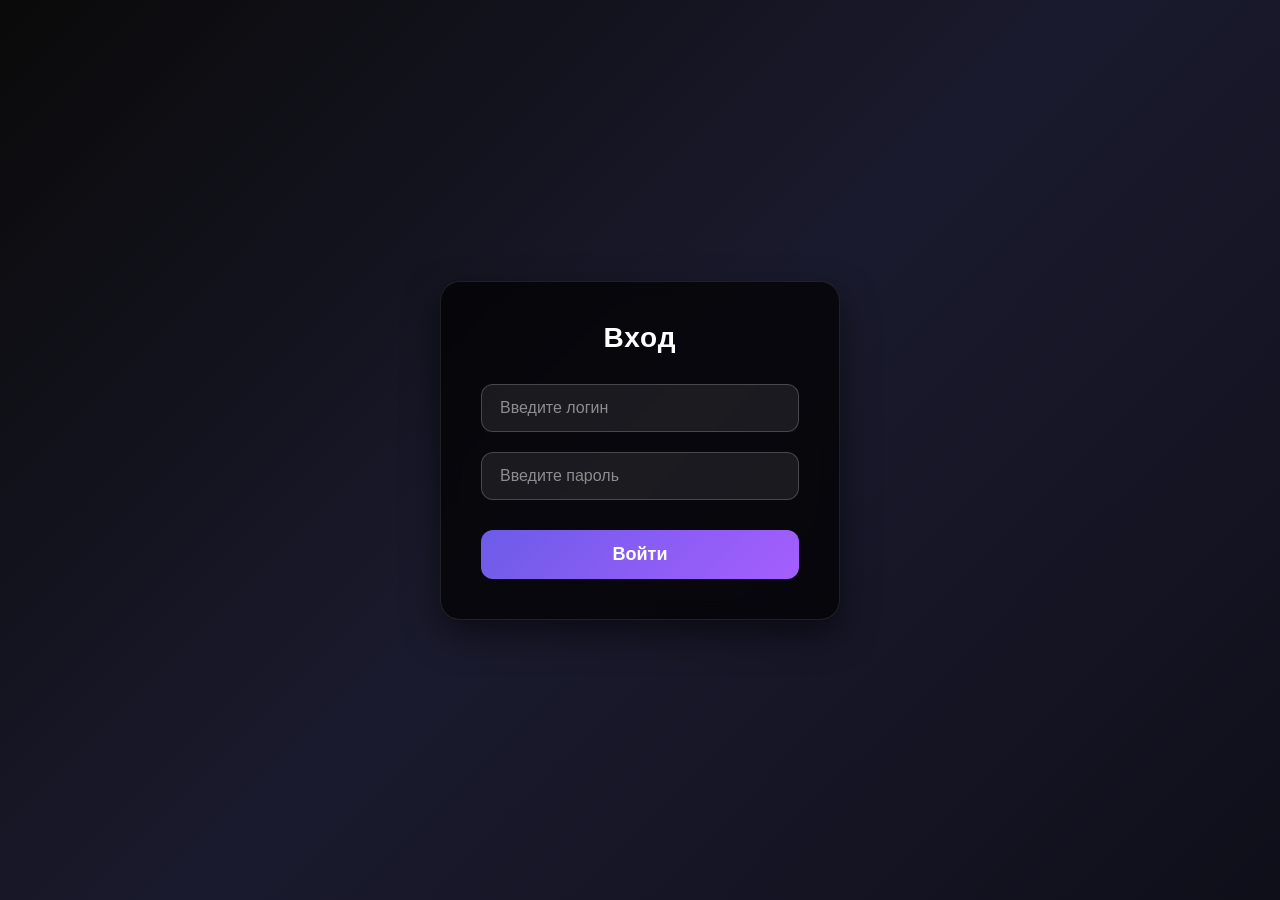
==== web/templates/login.html @ c98a8e22 "login" ====
<!DOCTYPE html>
<html lang="en">
<head>
    <meta charset="UTF-8">
    <meta name="viewport" content="width=device-width, initial-scale=1.0">
    <title>Document</title>

    <style>
        * {
            box-sizing: border-box;
            margin: 0;
            padding: 0;
        }

        body {
            height: 100vh;
            display: flex;
            background: linear-gradient(135deg, #0a0a0a 0%, #1a1a2e 50%, #0f0f1a 100%);
            font-family: 'Segoe UI', Tahoma, Geneva, Verdana, sans-serif;
            min-height: 100vh;
            justify-content: center;
            align-items: center;
        }

        .card {
            background: rgba(0, 0, 0, 0.7);
            backdrop-filter: blur(10px);
            padding: 40px;
            border-radius: 20px;
            width: 100%;
            max-width: 400px;
            box-shadow: 0 15px 35px rgba(0, 0, 0, 0.5);
            border: 1px solid rgba(255, 255, 255, 0.1);
        }

        .title {
            text-align: center;
            font-size: 28px;
            font-weight: bold;
            margin-bottom: 30px;
            color: #ffffff;
            letter-spacing: 1px;
        }

        .field {
            margin-bottom: 20px;
        }

        .field input {
            width: 100%;
            padding: 14px 18px;
            background: rgba(255, 255, 255, 0.08);
            border: 1px solid rgba(255, 255, 255, 0.2);
            border-radius: 12px;
            color: #fff;
            font-size: 16px;
            transition: all 0.3s;
            outline: none;
        }

        .field input:focus {
            border-color: #6c5ce7;
            background: rgba(255, 255, 255, 0.12);
            box-shadow: 0 0 12px rgba(108, 92, 231, 0.3);
        }

        .field input::placeholder {
            color: rgba(255, 255, 255, 0.5);
        }

        .sumbit-btn {
            width: 100%;
            padding: 14px;
            background: linear-gradient(135deg, #6c5ce7, #a55eff);
            border: none;
            border-radius: 12px;
            color: white;
            font-size: 18px;
            font-weight: bold;
            cursor: pointer;
            transition: all 0.3s;
            margin-top: 10px;
        }

        .sumbit-btn:hover {
            transform: translateY(-2px);
            box-shadow: 0 8px 20px rgba(108, 92, 231, 0.4);
        }
    </style>
</head>
<body>
    <form action="/login" method="post" class="card">
        <div class="title">Вход</div>

        <label for="Логин или Email"></label>
        <div class="field">
            <input type="text" name="login" placeholder="Введите логин">
        </div>

        <label for="password"></label>
        <div class="field">
            <input type="password" name="password" placeholder="Введите пароль">
        </div>

        <button type="submit" class="sumbit-btn">Войти</button>
    </form>
</body>
</html>
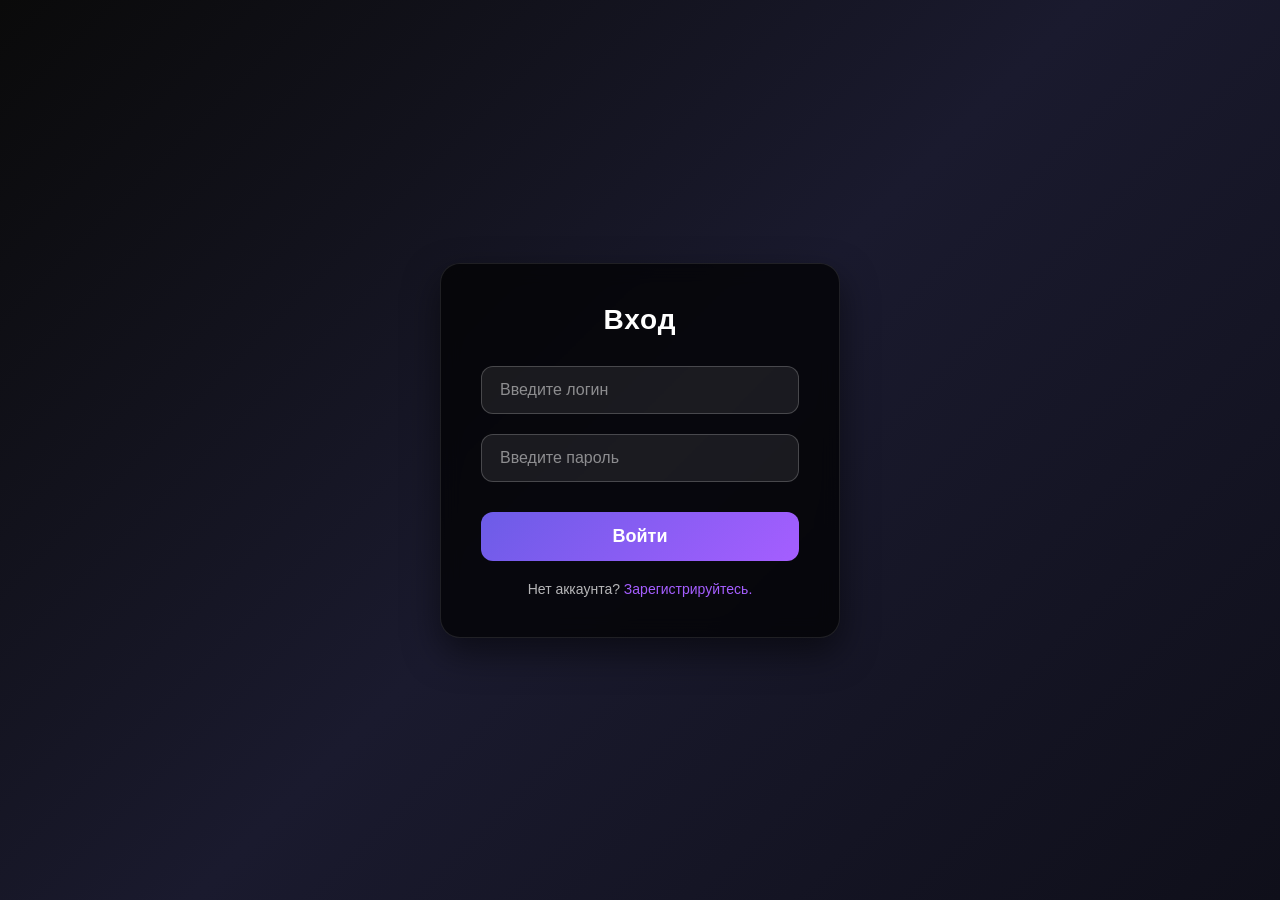
==== commit f3c00f25: "Merge pull request #1 from Erdxd/web Web" ====
--- a/web/templates/login.html
+++ b/web/templates/login.html
@@ -86,6 +86,24 @@
             transform: translateY(-2px);
             box-shadow: 0 8px 20px rgba(108, 92, 231, 0.4);
         }
+
+        p {
+            text-align: center;
+            margin-top: 20px;
+            color: rgba(255, 255, 255, 0.7);
+            font-size: 14px;
+        }
+
+        a {
+            color: #a55eff;
+            text-decoration: none;
+            transition: color 0.2s;
+        }
+
+        a:hover {
+            color: #6c5ce7;
+            text-decoration: underline;
+        }
     </style>
 </head>
 <body>
@@ -103,6 +121,7 @@
         </div>
 
         <button type="submit" class="sumbit-btn">Войти</button>
+        <p>Нет аккаунта? <a href="register.html">Зарегистрируйтесь.</a></p>
     </form>
 </body>
 </html>
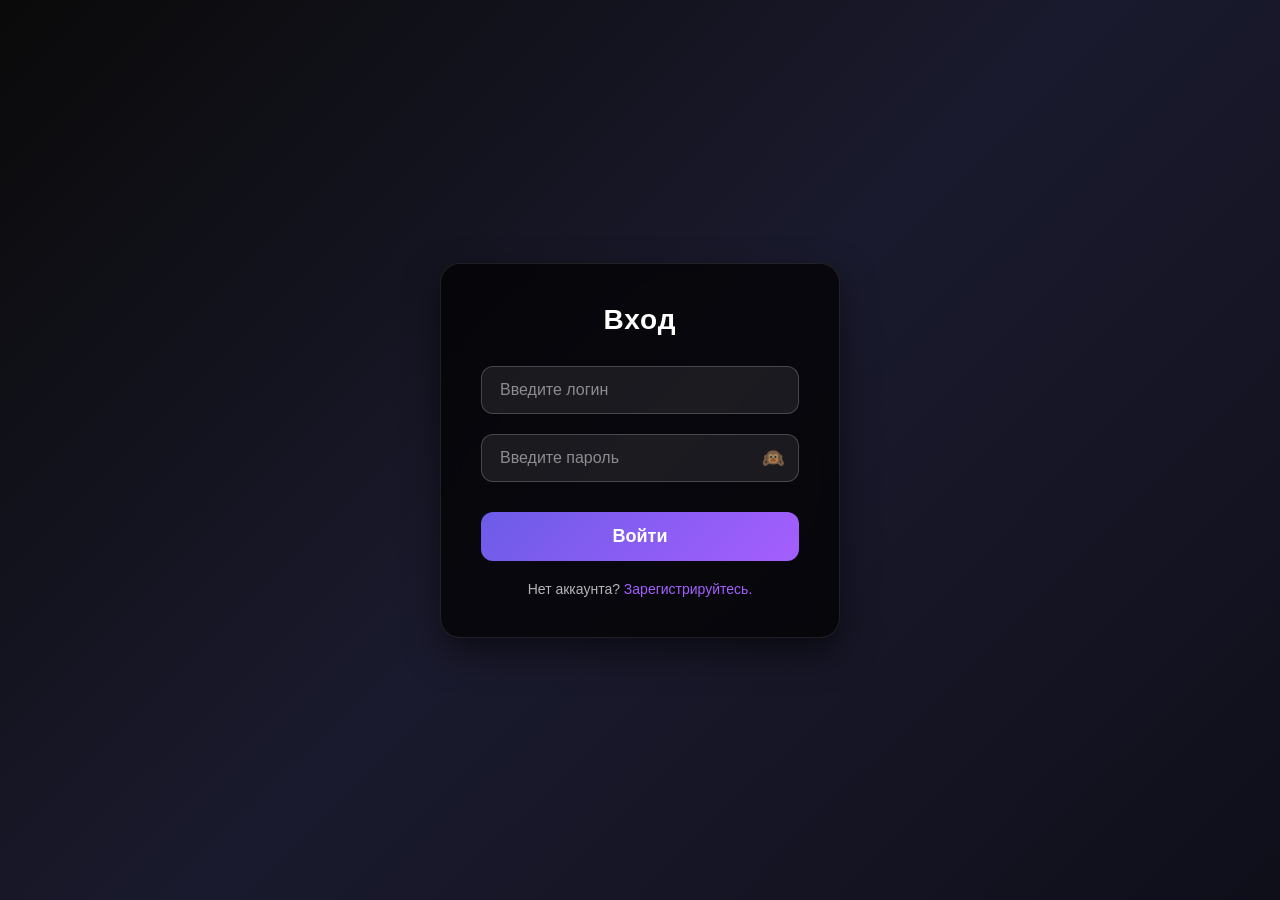
==== commit a2be5dc3: "add button password" ====
--- a/web/templates/login.html
+++ b/web/templates/login.html
@@ -1,10 +1,9 @@
 <!DOCTYPE html>
-<html lang="en">
+<html lang="ru">
 <head>
     <meta charset="UTF-8">
     <meta name="viewport" content="width=device-width, initial-scale=1.0">
-    <title>Document</title>
-
+    <title>Вход</title>
     <style>
         * {
             box-sizing: border-box;
@@ -17,7 +16,6 @@
             display: flex;
             background: linear-gradient(135deg, #0a0a0a 0%, #1a1a2e 50%, #0f0f1a 100%);
             font-family: 'Segoe UI', Tahoma, Geneva, Verdana, sans-serif;
-            min-height: 100vh;
             justify-content: center;
             align-items: center;
         }
@@ -44,11 +42,12 @@
 
         .field {
             margin-bottom: 20px;
+            position: relative; /* Важно для позиционирования кнопки внутри */
         }
 
         .field input {
             width: 100%;
-            padding: 14px 18px;
+            padding: 14px 45px 14px 18px; /* Место справа для кнопки */
             background: rgba(255, 255, 255, 0.08);
             border: 1px solid rgba(255, 255, 255, 0.2);
             border-radius: 12px;
@@ -68,7 +67,7 @@
             color: rgba(255, 255, 255, 0.5);
         }
 
-        .sumbit-btn {
+        .submit-btn {
             width: 100%;
             padding: 14px;
             background: linear-gradient(135deg, #6c5ce7, #a55eff);
@@ -82,7 +81,7 @@
             margin-top: 10px;
         }
 
-        .sumbit-btn:hover {
+        .submit-btn:hover {
             transform: translateY(-2px);
             box-shadow: 0 8px 20px rgba(108, 92, 231, 0.4);
         }
@@ -104,24 +103,57 @@
             color: #6c5ce7;
             text-decoration: underline;
         }
+
+        /* Кнопка показа пароля внутри поля */
+        .toggle-password {
+            position: absolute;
+            right: 15px;
+            top: 50%;
+            transform: translateY(-50%);
+            background: none;
+            border: none;
+            color: rgba(255, 255, 255, 0.6);
+            cursor: pointer;
+            font-size: 18px;
+            transition: color 0.2s;
+        }
+
+        .toggle-password:hover {
+            color: #6c5ce7;
+        }
     </style>
 </head>
 <body>
     <form action="/login" method="post" class="card">
         <div class="title">Вход</div>
 
-        <label for="Логин или Email"></label>
         <div class="field">
             <input type="text" name="login" placeholder="Введите логин">
         </div>
 
-        <label for="password"></label>
         <div class="field">
-            <input type="password" name="password" placeholder="Введите пароль">
+            <input type="password" name="password" id="password" placeholder="Введите пароль">
+            <button type="button" class="toggle-password" data-target="password">🙉</button>
         </div>
 
-        <button type="submit" class="sumbit-btn">Войти</button>
+        <button type="submit" class="submit-btn">Войти</button>
         <p>Нет аккаунта? <a href="register.html">Зарегистрируйтесь.</a></p>
     </form>
+
+    <script>
+        document.querySelectorAll('.toggle-password').forEach(btn => {
+            btn.addEventListener('click', function() {
+                const targetId = this.getAttribute('data-target');
+                const input = document.getElementById(targetId);
+                if (input.type === 'password') {
+                    input.type = 'text';
+                    this.textContent = '🙈';
+                } else {
+                    input.type = 'password';
+                    this.textContent = '🙉';
+                }
+            });
+        });
+    </script>
 </body>
 </html>
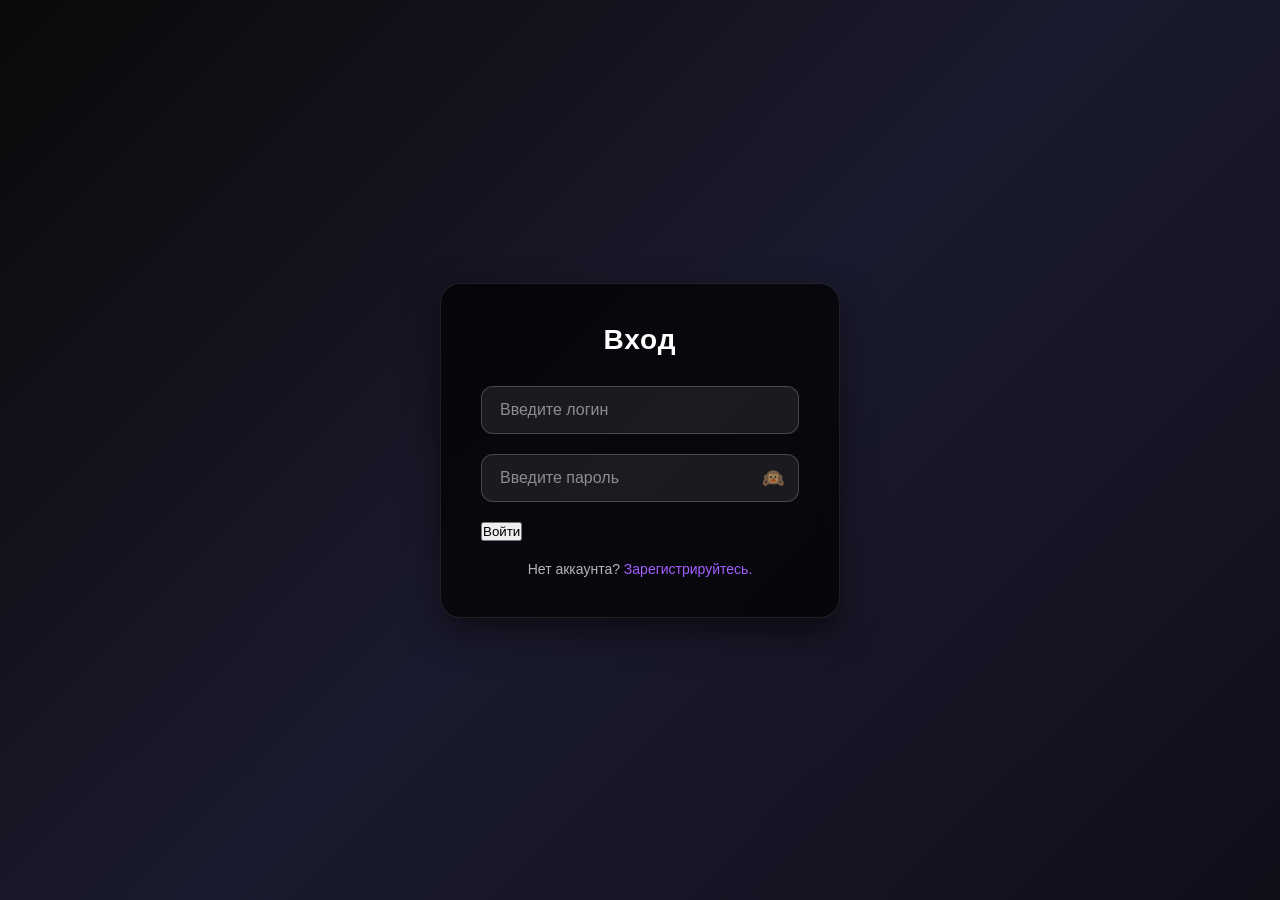
==== commit 92f808a1: "Merge branch 'main' into web" ====
--- a/web/templates/login.html
+++ b/web/templates/login.html
@@ -124,11 +124,12 @@
     </style>
 </head>
 <body>
-    <form action="/login" method="post" class="card">
+    <form action="/auth/login" method="post" class="card">
         <div class="title">Вход</div>
 
+        <label for="Email"></label>
         <div class="field">
-            <input type="text" name="login" placeholder="Введите логин">
+            <input type="text" name="email" placeholder="Введите логин">
         </div>
 
         <div class="field">
@@ -136,8 +137,8 @@
             <button type="button" class="toggle-password" data-target="password">🙉</button>
         </div>
 
-        <button type="submit" class="submit-btn">Войти</button>
-        <p>Нет аккаунта? <a href="register.html">Зарегистрируйтесь.</a></p>
+        <button type="submit" class="sumbit-btn">Войти</button>
+        <p>Нет аккаунта? <a href="/auth/register">Зарегистрируйтесь.</a></p>
     </form>
 
     <script>
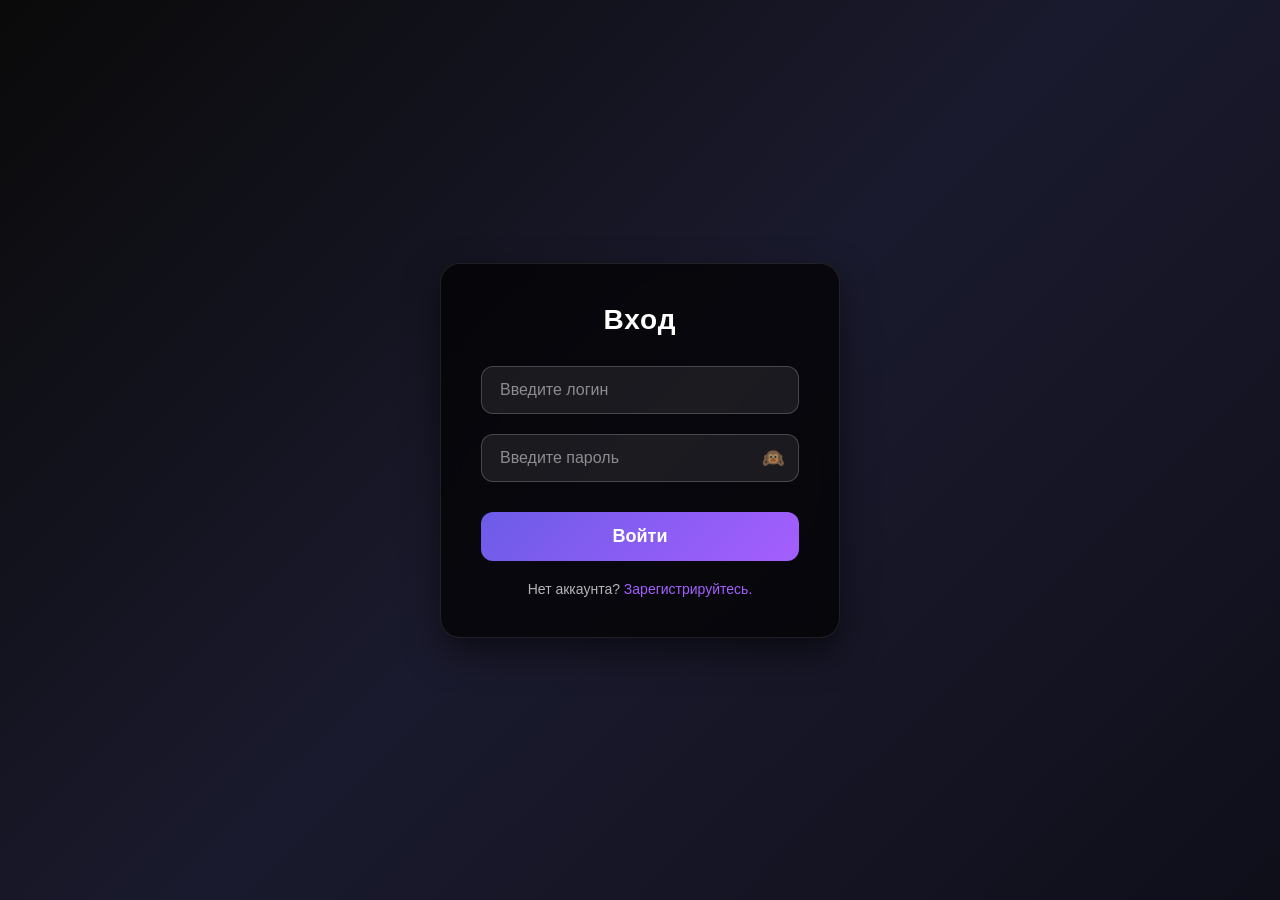
==== commit 3d53b99e: "the button error has been fixed" ====
--- a/web/templates/login.html
+++ b/web/templates/login.html
@@ -42,12 +42,12 @@
 
         .field {
             margin-bottom: 20px;
-            position: relative; /* Важно для позиционирования кнопки внутри */
+            position: relative;
         }
 
         .field input {
             width: 100%;
-            padding: 14px 45px 14px 18px; /* Место справа для кнопки */
+            padding: 14px 45px 14px 18px;
             background: rgba(255, 255, 255, 0.08);
             border: 1px solid rgba(255, 255, 255, 0.2);
             border-radius: 12px;
@@ -104,7 +104,6 @@
             text-decoration: underline;
         }
 
-        /* Кнопка показа пароля внутри поля */
         .toggle-password {
             position: absolute;
             right: 15px;
@@ -127,7 +126,6 @@
     <form action="/auth/login" method="post" class="card">
         <div class="title">Вход</div>
 
-        <label for="Email"></label>
         <div class="field">
             <input type="text" name="email" placeholder="Введите логин">
         </div>
@@ -137,7 +135,7 @@
             <button type="button" class="toggle-password" data-target="password">🙉</button>
         </div>
 
-        <button type="submit" class="sumbit-btn">Войти</button>
+        <button type="submit" class="submit-btn">Войти</button>
         <p>Нет аккаунта? <a href="/auth/register">Зарегистрируйтесь.</a></p>
     </form>
 
